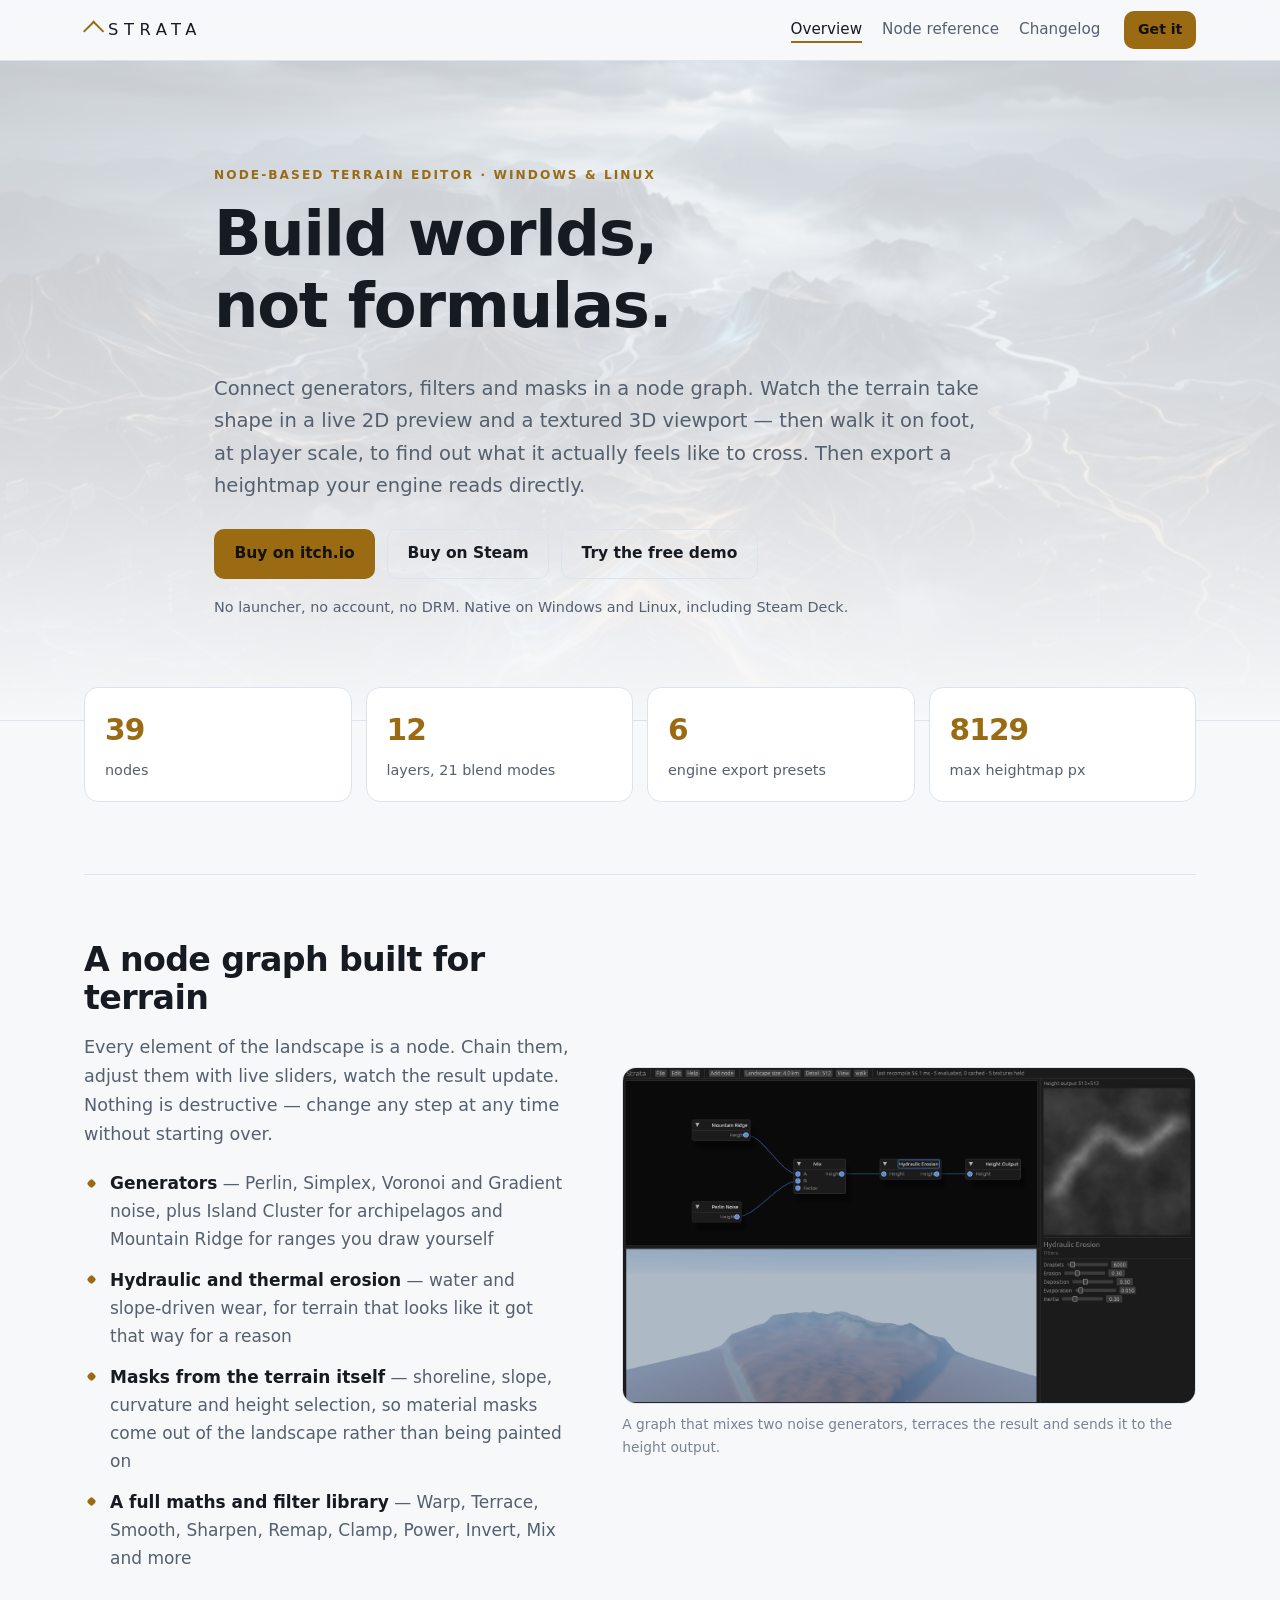
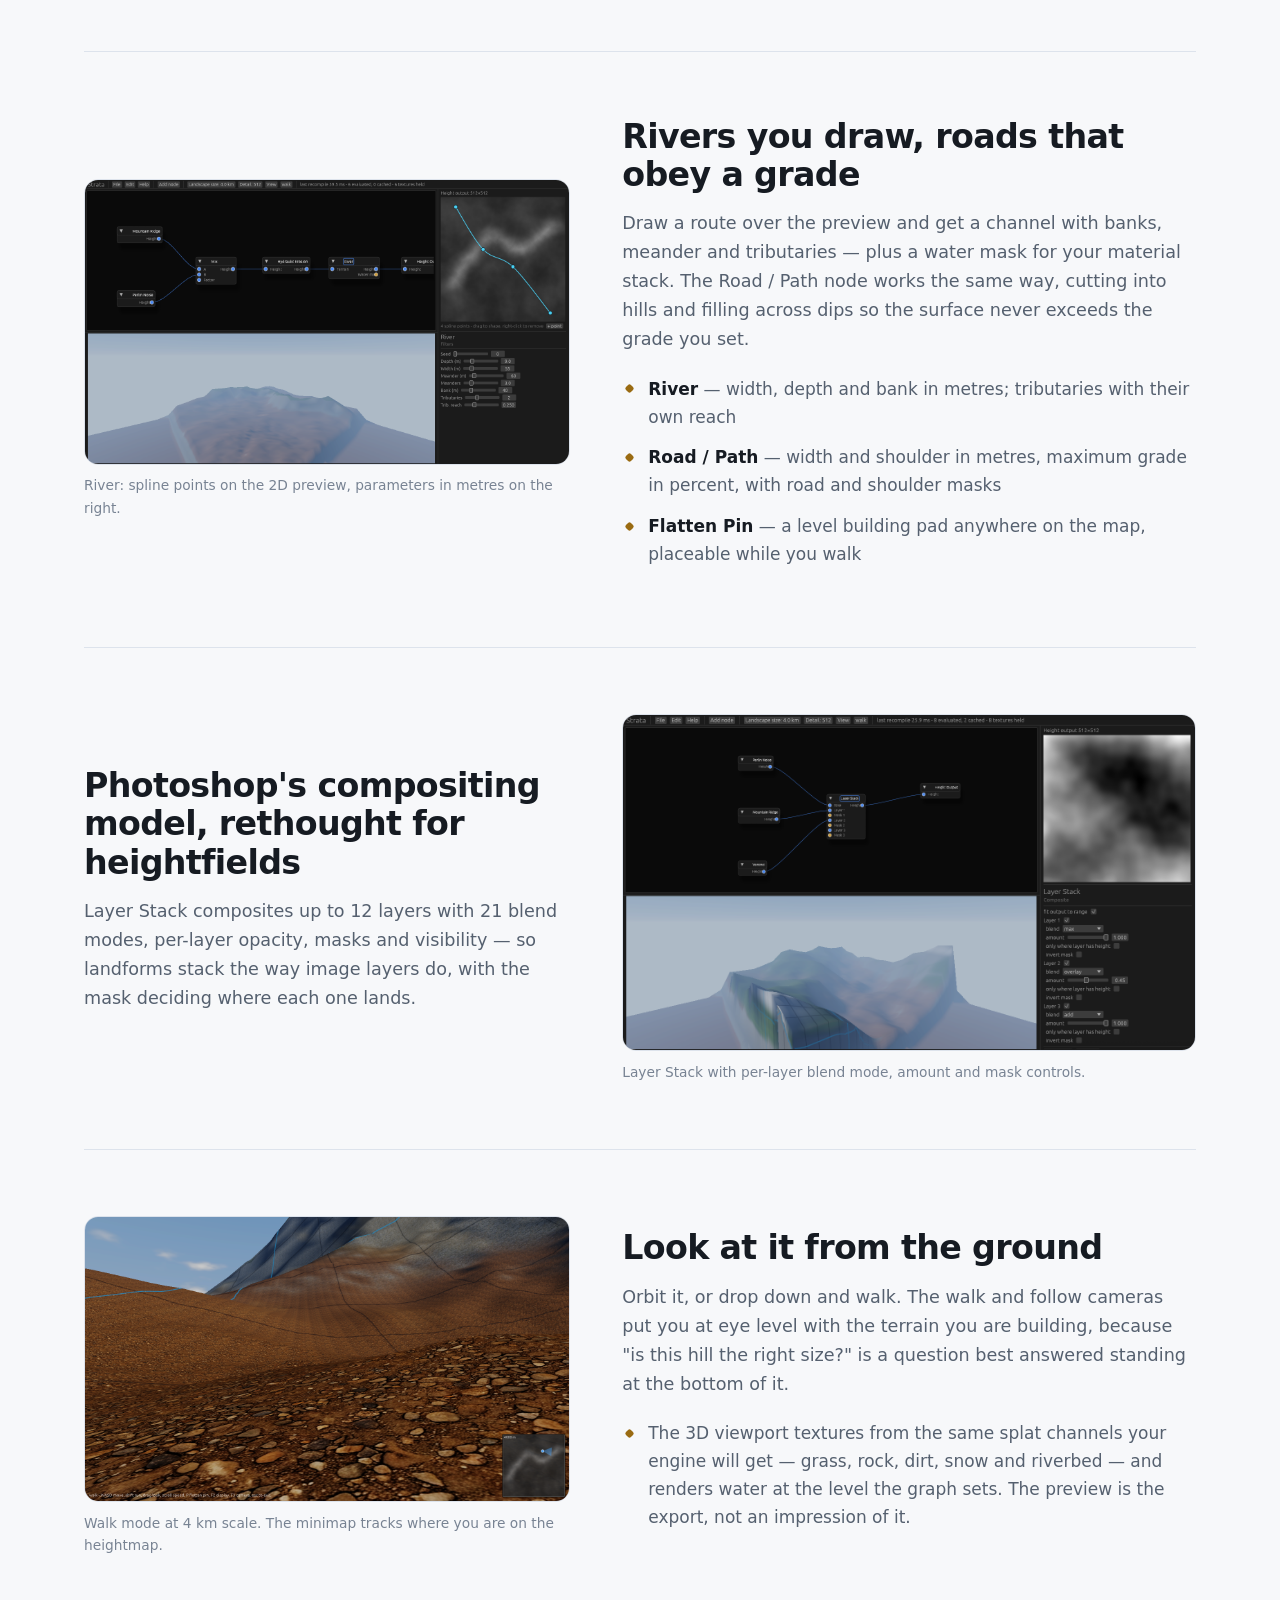
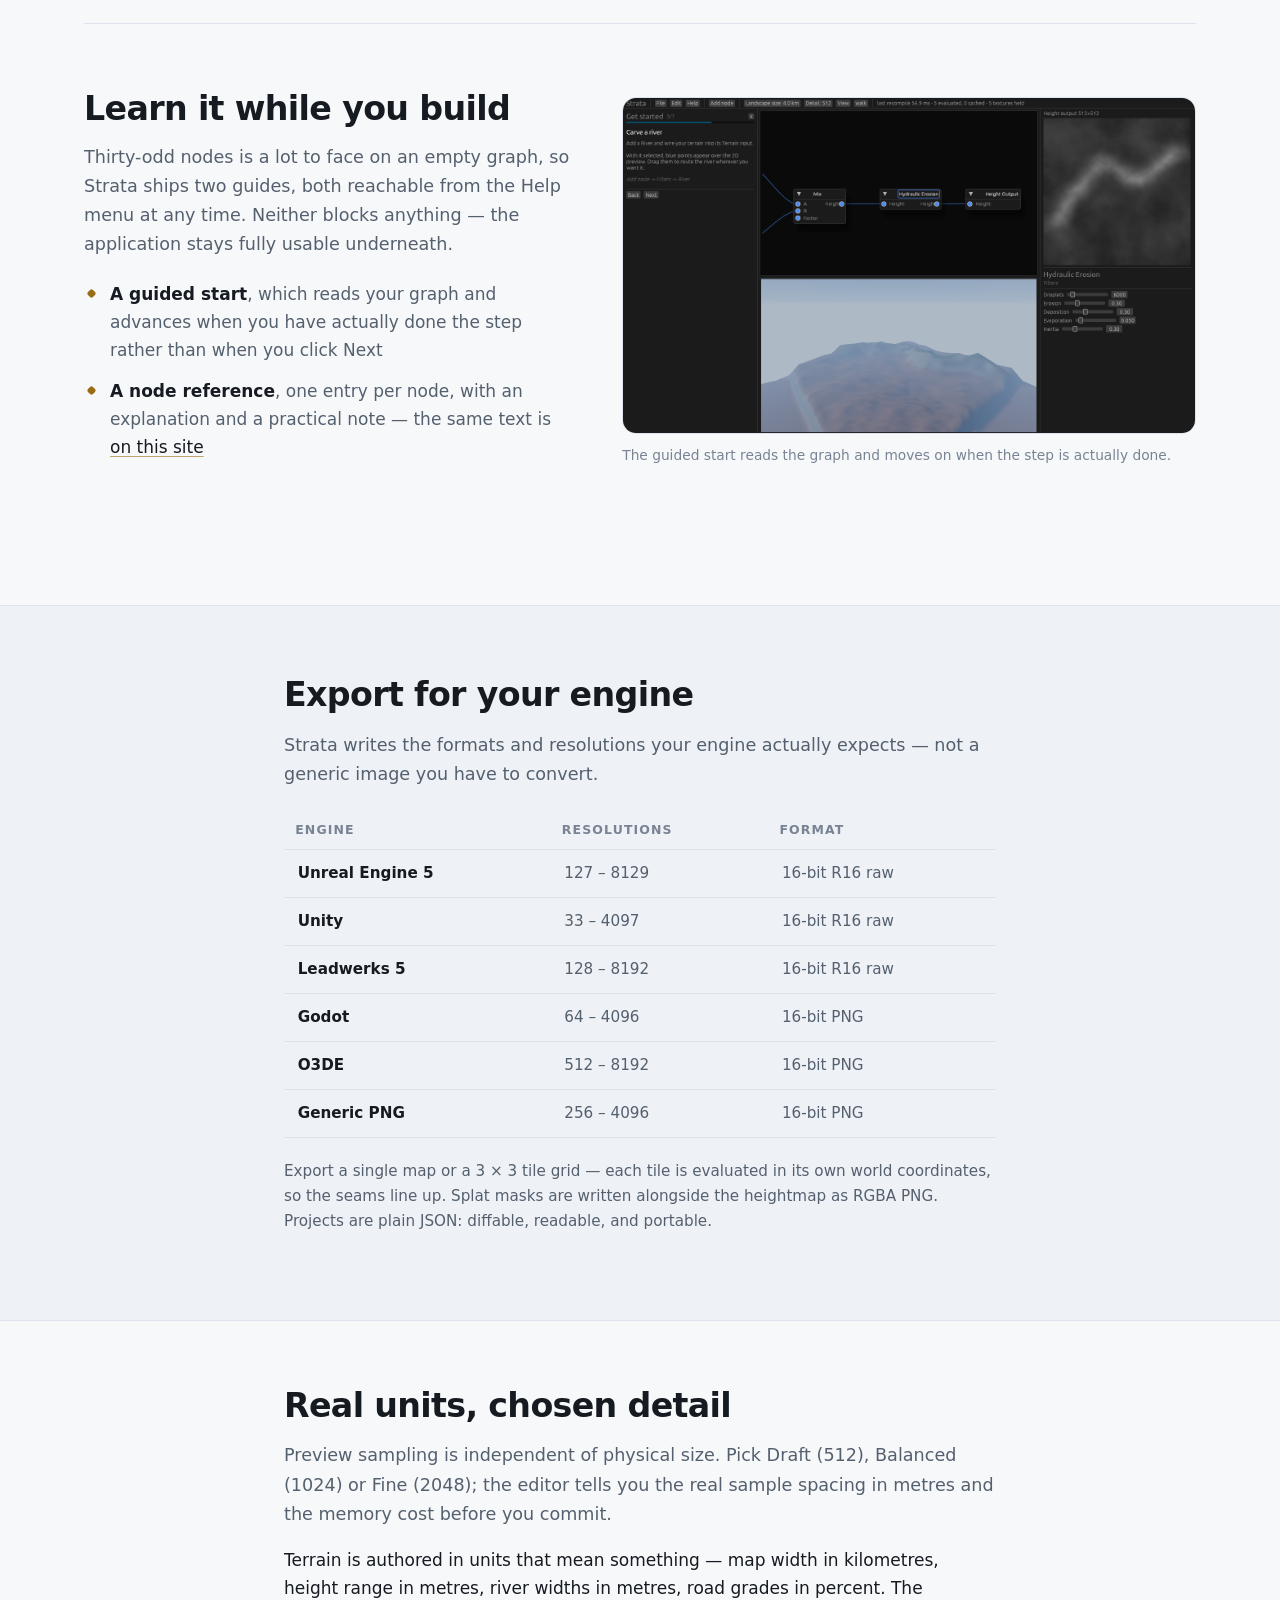
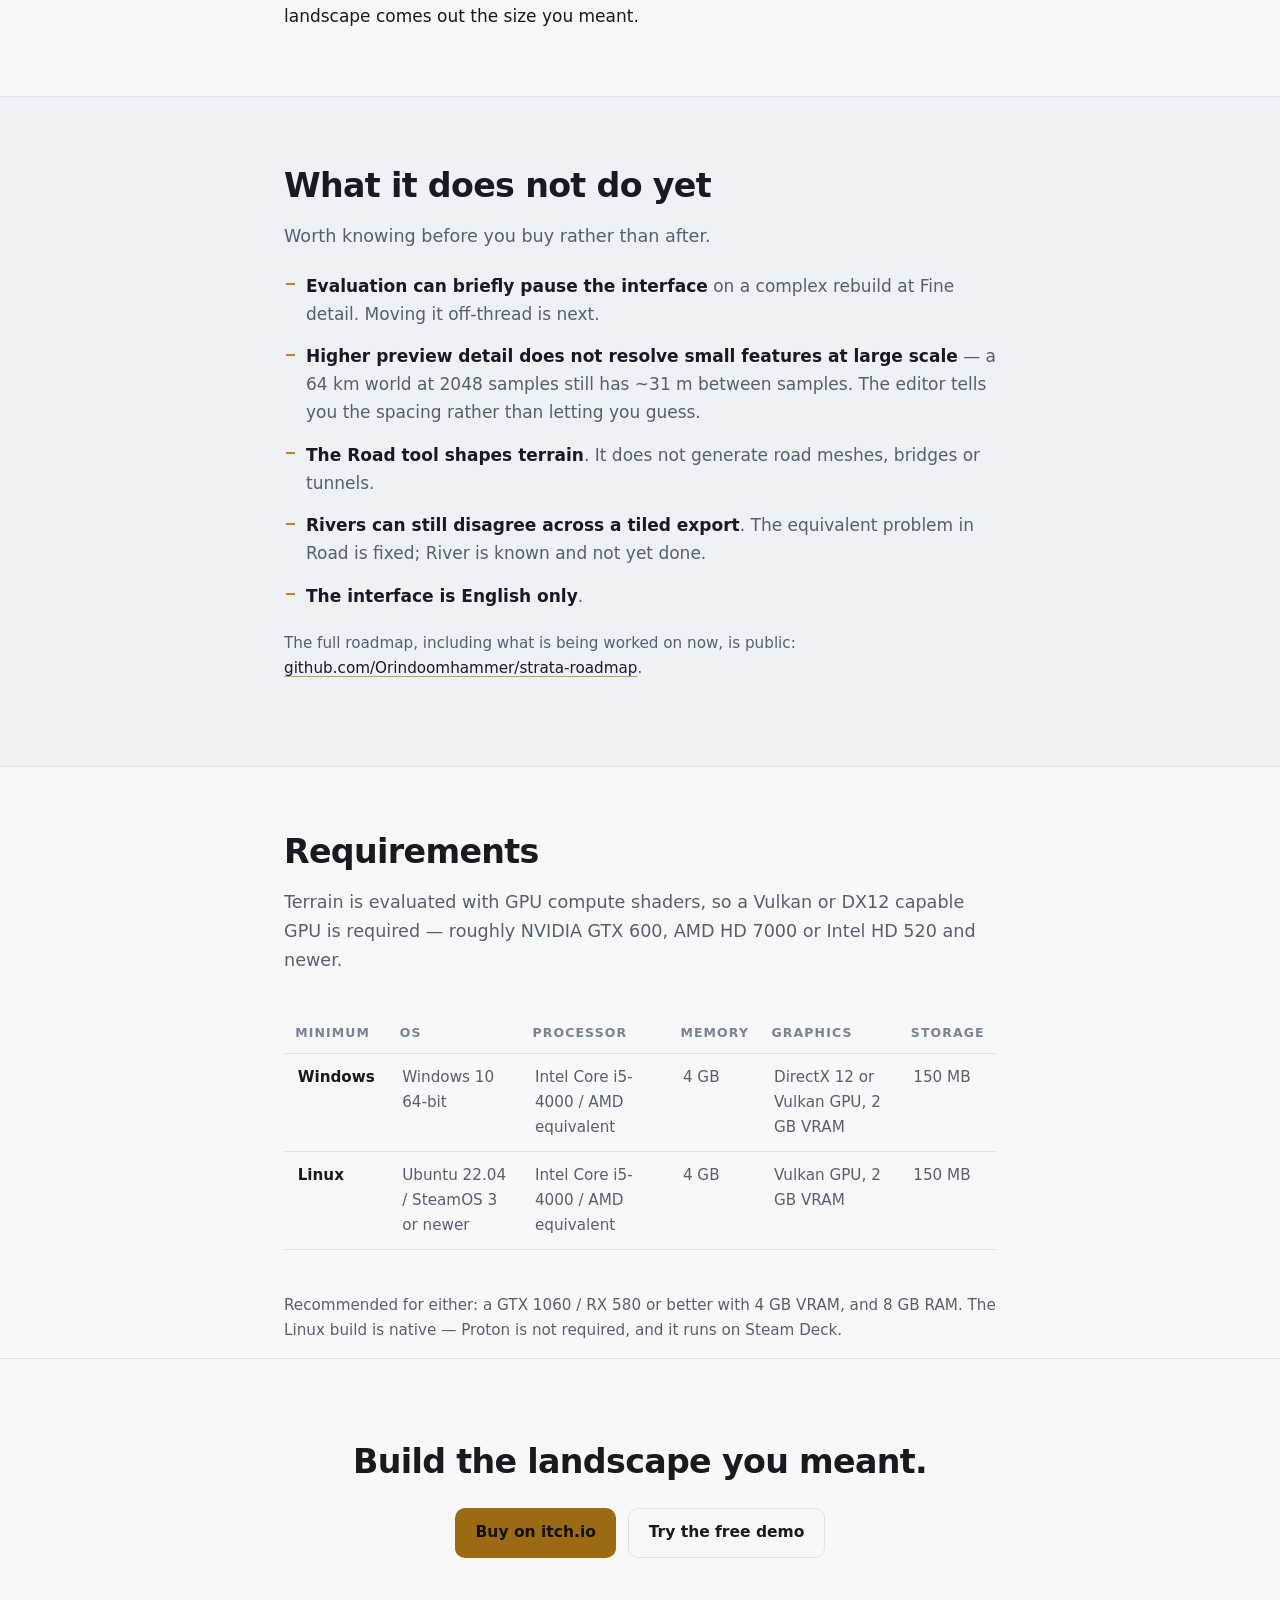
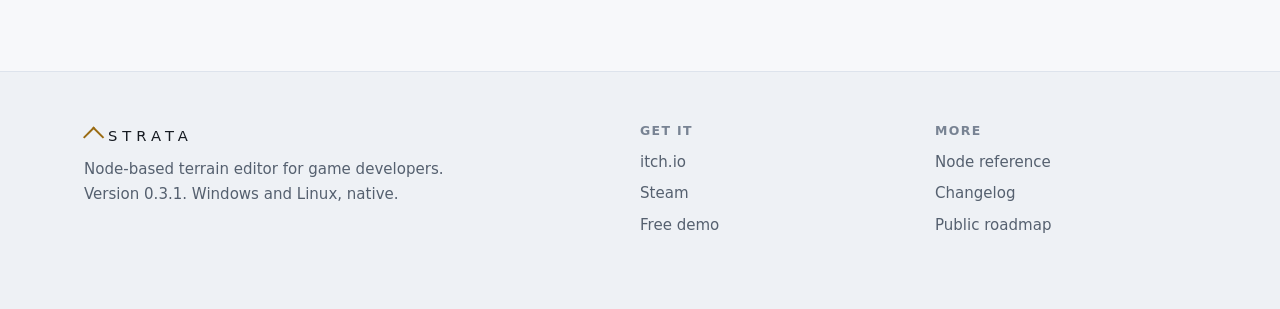
==== docs/index.html @ 1db7245a "Add the Strata website, served from docs/ Three pages — landing, node reference and changelog — plus" ====
<!doctype html>
<html lang="en">
<head>
<meta charset="utf-8">
<meta name="viewport" content="width=device-width, initial-scale=1">
<title>Strata — node-based terrain editor</title>
<meta name="description" content="Build landscapes from a node graph, erode them, carve rivers and roads, then walk the result at player scale before exporting to Unreal Engine 5, Unity, Godot, O3DE or Leadwerks.">
<meta property="og:title" content="Strata — node-based terrain editor">
<meta property="og:description" content="Build landscapes from a node graph, erode them, carve rivers and roads, then walk the result at player scale before exporting to Unreal Engine 5, Unity, Godot, O3DE or Leadwerks.">
<meta property="og:image" content="img/keyart.jpg">
<meta property="og:type" content="website">
<link rel="stylesheet" href="css/site.css">

</head>
<body>
<header class="top">
  <div class="wrap topbar">
    <a class="brand" href="index.html"><span class="chev"></span>STRATA</a>
    <nav><a href="index.html" class=on>Overview</a><a href="nodes.html">Node reference</a><a href="changelog.html">Changelog</a></nav>
    <a class="btn small" href="https://orindoomhammer.itch.io/strata" rel="noopener">Get it</a>
  </div>
</header>

<section class="hero">
  <div class="hero-bg" role="presentation"></div>
  <div class="wrap hero-in">
    <p class="kicker">Node-based terrain editor · Windows &amp; Linux</p>
    <h1>Build worlds,<br>not formulas.</h1>
    <p class="lead big">Connect generators, filters and masks in a node graph. Watch the terrain
    take shape in a live 2D preview and a textured 3D viewport — then walk it on foot, at player
    scale, to find out what it actually feels like to cross. Then export a heightmap your engine
    reads directly.</p>
    <p class="cta">
      <a class="btn" href="https://orindoomhammer.itch.io/strata" rel="noopener">Buy on itch.io</a>
      <a class="btn ghost" href="https://store.steampowered.com/app/4791200/" rel="noopener">Buy on Steam</a>
      <a class="btn ghost" href="https://store.steampowered.com/app/4865260/" rel="noopener">Try the free demo</a>
    </p>
    <p class="dim small">No launcher, no account, no DRM. Native on Windows and Linux, including Steam Deck.</p>
  </div>
</section>

<section class="wrap stats">
  <div><b>39</b><span>nodes</span></div>
  <div><b>12</b><span>layers, 21 blend modes</span></div>
  <div><b>6</b><span>engine export presets</span></div>
  <div><b>8129</b><span>max heightmap px</span></div>
</section>

<div class="wrap">

<section class="split">
  <div class="split-text">
    <h2>A node graph built for terrain</h2>
    <p class="lead">Every element of the landscape is a node. Chain them, adjust them with live sliders, watch the result update. Nothing is destructive — change any step at any time without starting over.</p>
    <ul class="ticks"><li><strong>Generators</strong> — Perlin, Simplex, Voronoi and Gradient noise, plus Island Cluster for archipelagos and Mountain Ridge for ranges you draw yourself</li><li><strong>Hydraulic and thermal erosion</strong> — water and slope-driven wear, for terrain that looks like it got that way for a reason</li><li><strong>Masks from the terrain itself</strong> — shoreline, slope, curvature and height selection, so material masks come out of the landscape rather than being painted on</li><li><strong>A full maths and filter library</strong> — Warp, Terrace, Smooth, Sharpen, Remap, Clamp, Power, Invert, Mix and more</li></ul>
  </div>
  <figure class="shot"><img src="img/graph.png" alt="The Strata node graph with noise, mix and terrace nodes wired to a height output" loading="lazy"><figcaption>A graph that mixes two noise generators, terraces the result and sends it to the height output.</figcaption></figure>
</section>

<section class="split flip">
  <div class="split-text">
    <h2>Rivers you draw, roads that obey a grade</h2>
    <p class="lead">Draw a route over the preview and get a channel with banks, meander and tributaries — plus a water mask for your material stack. The Road / Path node works the same way, cutting into hills and filling across dips so the surface never exceeds the grade you set.</p>
    <ul class="ticks"><li><strong>River</strong> — width, depth and bank in metres; tributaries with their own reach</li><li><strong>Road / Path</strong> — width and shoulder in metres, maximum grade in percent, with road and shoulder masks</li><li><strong>Flatten Pin</strong> — a level building pad anywhere on the map, placeable while you walk</li></ul>
  </div>
  <figure class="shot"><img src="img/river.png" alt="The River node selected, its spline drawn over the 2D preview, inspector open" loading="lazy"><figcaption>River: spline points on the 2D preview, parameters in metres on the right.</figcaption></figure>
</section>

<section class="split">
  <div class="split-text">
    <h2>Photoshop&#x27;s compositing model, rethought for heightfields</h2>
    <p class="lead">Layer Stack composites up to 12 layers with 21 blend modes, per-layer opacity, masks and visibility — so landforms stack the way image layers do, with the mask deciding where each one lands.</p>
    
  </div>
  <figure class="shot"><img src="img/layers.png" alt="The Layer Stack node showing blend modes and per-layer controls" loading="lazy"><figcaption>Layer Stack with per-layer blend mode, amount and mask controls.</figcaption></figure>
</section>

<section class="split flip">
  <div class="split-text">
    <h2>Look at it from the ground</h2>
    <p class="lead">Orbit it, or drop down and walk. The walk and follow cameras put you at eye level with the terrain you are building, because &quot;is this hill the right size?&quot; is a question best answered standing at the bottom of it.</p>
    <ul class="ticks"><li>The 3D viewport textures from the same splat channels your engine will get — grass, rock, dirt, snow and riverbed — and renders water at the level the graph sets. The preview is the export, not an impression of it.</li></ul>
  </div>
  <figure class="shot"><img src="img/walk-river.png" alt="Ground-level view of a riverbed with gravel and rock, walking HUD visible" loading="lazy"><figcaption>Walk mode at 4 km scale. The minimap tracks where you are on the heightmap.</figcaption></figure>
</section>

<section class="split">
  <div class="split-text">
    <h2>Learn it while you build</h2>
    <p class="lead">Thirty-odd nodes is a lot to face on an empty graph, so Strata ships two guides, both reachable from the Help menu at any time. Neither blocks anything — the application stays fully usable underneath.</p>
    <ul class="ticks"><li><strong>A guided start</strong>, which reads your graph and advances when you have actually done the step rather than when you click Next</li><li><strong>A node reference</strong>, one entry per node, with an explanation and a practical note — the same text is <a href="nodes.html">on this site</a></li></ul>
  </div>
  <figure class="shot"><img src="img/guided.png" alt="The guided start panel open beside the node graph" loading="lazy"><figcaption>The guided start reads the graph and moves on when the step is actually done.</figcaption></figure>
</section>
</div>


<section class="band" id="export">
  <div class="wrap narrow">
    <h2>Export for your engine</h2>
    <p class="lead">Strata writes the formats and resolutions your engine actually expects —
    not a generic image you have to convert.</p>
    <table class="data">
      <thead><tr><th scope="col">Engine</th><th scope="col">Resolutions</th><th scope="col">Format</th></tr></thead>
      <tbody><tr><th scope="row">Unreal Engine 5</th><td>127 – 8129</td><td>16-bit R16 raw</td></tr><tr><th scope="row">Unity</th><td>33 – 4097</td><td>16-bit R16 raw</td></tr><tr><th scope="row">Leadwerks 5</th><td>128 – 8192</td><td>16-bit R16 raw</td></tr><tr><th scope="row">Godot</th><td>64 – 4096</td><td>16-bit PNG</td></tr><tr><th scope="row">O3DE</th><td>512 – 8192</td><td>16-bit PNG</td></tr><tr><th scope="row">Generic PNG</th><td>256 – 4096</td><td>16-bit PNG</td></tr></tbody>
    </table>
    <p class="note">Export a single map or a 3 × 3 tile grid — each tile is evaluated in its own
    world coordinates, so the seams line up. Splat masks are written alongside the heightmap
    as RGBA PNG. Projects are plain JSON: diffable, readable, and portable.</p>
  </div>
</section>

<section class="wrap narrow" id="units">
  <h2>Real units, chosen detail</h2>
  <p class="lead">Preview sampling is independent of physical size. Pick Draft (512), Balanced
  (1024) or Fine (2048); the editor tells you the real sample spacing in metres and the memory
  cost before you commit.</p>
  <p>Terrain is authored in units that mean something — map width in kilometres, height range in
  metres, river widths in metres, road grades in percent. The landscape comes out the size you meant.</p>
</section>

<section class="band" id="honest">
  <div class="wrap narrow">
    <h2>What it does not do yet</h2>
    <p class="lead">Worth knowing before you buy rather than after.</p>
    <ul class="plain"><li><strong>Evaluation can briefly pause the interface</strong> on a complex rebuild at Fine detail. Moving it off-thread is next.</li><li><strong>Higher preview detail does not resolve small features at large scale</strong> — a 64 km world at 2048 samples still has ~31 m between samples. The editor tells you the spacing rather than letting you guess.</li><li><strong>The Road tool shapes terrain</strong>. It does not generate road meshes, bridges or tunnels.</li><li><strong>Rivers can still disagree across a tiled export</strong>. The equivalent problem in Road is fixed; River is known and not yet done.</li><li><strong>The interface is English only</strong>.</li></ul>
    <p class="note">The full roadmap, including what is being worked on now, is public:
    <a href="https://github.com/Orindoomhammer/strata-roadmap" rel="noopener">github.com/Orindoomhammer/strata-roadmap</a>.</p>
  </div>
</section>

<section class="wrap narrow" id="requirements">
  <h2>Requirements</h2>
  <p class="lead">Terrain is evaluated with GPU compute shaders, so a Vulkan or DX12 capable GPU is
  required — roughly NVIDIA GTX 600, AMD HD 7000 or Intel HD 520 and newer.</p>
  <div class="scroll">
  <table class="data">
    <thead><tr><th scope="col">Minimum</th><th scope="col">OS</th><th scope="col">Processor</th>
    <th scope="col">Memory</th><th scope="col">Graphics</th><th scope="col">Storage</th></tr></thead>
    <tbody><tr><th scope="row">Windows</th><td>Windows 10 64-bit</td><td>Intel Core i5-4000 / AMD equivalent</td><td>4 GB</td><td>DirectX 12 or Vulkan GPU, 2 GB VRAM</td><td>150 MB</td></tr><tr><th scope="row">Linux</th><td>Ubuntu 22.04 / SteamOS 3 or newer</td><td>Intel Core i5-4000 / AMD equivalent</td><td>4 GB</td><td>Vulkan GPU, 2 GB VRAM</td><td>150 MB</td></tr></tbody>
  </table>
  </div>
  <p class="note">Recommended for either: a GTX 1060 / RX 580 or better with 4 GB VRAM, and 8 GB RAM.
  The Linux build is native — Proton is not required, and it runs on Steam Deck.</p>
</section>

<section class="closer">
  <div class="wrap narrow">
    <h2>Build the landscape you meant.</h2>
    <p class="cta">
      <a class="btn" href="https://orindoomhammer.itch.io/strata" rel="noopener">Buy on itch.io</a>
      <a class="btn ghost" href="https://store.steampowered.com/app/4865260/" rel="noopener">Try the free demo</a>
    </p>
  </div>
</section>

<footer class="foot">
  <div class="wrap footgrid">
    <div>
      <p class="brand small"><span class="chev"></span>STRATA</p>
      <p class="dim">Node-based terrain editor for game developers.<br>
      Version 0.3.1. Windows and Linux, native.</p>
    </div>
    <div>
      <h4>Get it</h4>
      <p><a href="https://orindoomhammer.itch.io/strata" rel="noopener">itch.io</a></p>
      <p><a href="https://store.steampowered.com/app/4791200/" rel="noopener">Steam</a></p>
      <p><a href="https://store.steampowered.com/app/4865260/" rel="noopener">Free demo</a></p>
    </div>
    <div>
      <h4>More</h4>
      <p><a href="nodes.html">Node reference</a></p>
      <p><a href="changelog.html">Changelog</a></p>
      <p><a href="https://github.com/Orindoomhammer/strata-roadmap" rel="noopener">Public roadmap</a></p>
    </div>
  </div>
</footer>

</body>
</html>
---- docs/css/site.css ----
:root{
  --bg:#0b0e13; --bg2:#10141b; --surface:#151a23; --surface2:#1b212c;
  --line:#242c39; --ink:#e9edf3; --ink2:#9aa6b8; --ink3:#6f7c90;
  --gold:#ffc161; --gold-dim:#c99340; --blue:#4a8af4; --green:#60c060;
  --radius:14px; --maxw:1160px;
  --sans:ui-sans-serif,system-ui,-apple-system,"Segoe UI",Roboto,"Helvetica Neue",Arial,sans-serif;
  --mono:ui-monospace,SFMono-Regular,Menlo,Consolas,"Liberation Mono",monospace;
  color-scheme:dark;
}
@media (prefers-color-scheme:light){
  :root{
    --bg:#f7f8fa; --bg2:#eef1f5; --surface:#ffffff; --surface2:#f2f5f9;
    --line:#dde3ec; --ink:#161b22; --ink2:#55606f; --ink3:#788393;
    --gold:#9a6b12; --gold-dim:#b8842a; --blue:#1f5fd0; --green:#2f7d32;
    color-scheme:light;
  }
}
*{box-sizing:border-box}
html{-webkit-text-size-adjust:100%}
body{
  margin:0; background:var(--bg); color:var(--ink);
  font-family:var(--sans); font-size:17px; line-height:1.65;
  -webkit-font-smoothing:antialiased;
}
img{max-width:100%; height:auto; display:block}
a{color:var(--ink); text-decoration-color:color-mix(in oklab,var(--gold) 60%,transparent);
  text-underline-offset:3px}
a:hover{color:var(--gold)}
code{font-family:var(--mono); font-size:.86em;
  background:var(--surface2); padding:.12em .4em; border-radius:5px; color:var(--ink2)}
h1,h2,h3,h4{line-height:1.15; letter-spacing:-.02em; margin:0 0 .5em}
h1{font-size:clamp(2.1rem,5.5vw,3.9rem); font-weight:700}
h2{font-size:clamp(1.5rem,2.6vw,2.1rem); font-weight:650}
h3{font-size:1.14rem; font-weight:650}
p{margin:0 0 1em}
.wrap{max-width:var(--maxw); margin:0 auto; padding:0 24px}
.narrow{max-width:760px}
.dim{color:var(--ink2)}
.small{font-size:.9rem}
.vh{position:absolute;width:1px;height:1px;overflow:hidden;clip:rect(0 0 0 0);white-space:nowrap}

/* header */
.top{position:sticky; top:0; z-index:20; backdrop-filter:blur(10px);
  background:color-mix(in oklab,var(--bg) 82%,transparent); border-bottom:1px solid var(--line)}
.topbar{display:flex; align-items:center; gap:20px; height:60px}
.brand{display:flex; align-items:center; gap:9px; font-weight:300; letter-spacing:.34em;
  font-size:1.02rem; text-decoration:none; color:var(--ink)}
.brand.small{font-size:.92rem; margin-bottom:.6em}
.chev{width:15px; height:15px; border-top:2.5px solid var(--gold);
  border-right:2.5px solid var(--gold); transform:rotate(-45deg) translate(1px,2px); display:inline-block}
.top nav{display:flex; gap:20px; margin-left:auto; flex-wrap:wrap}
.top nav a{font-size:.95rem; color:var(--ink2); text-decoration:none}
.top nav a:hover,.top nav a.on{color:var(--ink)}
.top nav a.on{box-shadow:inset 0 -2px 0 var(--gold)}

/* buttons */
.btn{display:inline-block; background:var(--gold); color:#14100a; font-weight:620;
  padding:.72em 1.25em; border-radius:10px; text-decoration:none; border:1px solid transparent;
  font-size:.97rem; transition:transform .12s ease, filter .12s ease}
.btn:hover{filter:brightness(1.07); color:#14100a; transform:translateY(-1px)}
.btn.ghost{background:transparent; color:var(--ink); border-color:var(--line)}
.btn.ghost:hover{border-color:var(--gold); color:var(--gold)}
.btn.small{padding:.45em .9em; font-size:.88rem; margin-left:4px}
.cta{display:flex; flex-wrap:wrap; gap:12px; margin:1.6em 0 1em}

/* hero */
.hero{position:relative; overflow:hidden; border-bottom:1px solid var(--line)}
.hero-bg{position:absolute; inset:0; background:url(../img/keyart.jpg) center 38%/cover no-repeat;
  opacity:.5}
.hero-bg::after{content:""; position:absolute; inset:0;
  background:linear-gradient(180deg,
    color-mix(in oklab,var(--bg) 55%,transparent) 0%,
    color-mix(in oklab,var(--bg) 72%,transparent) 55%,
    var(--bg) 100%)}
.hero-in{position:relative; padding:104px 24px 86px; max-width:900px}
.kicker{text-transform:uppercase; letter-spacing:.17em; font-size:.76rem; color:var(--gold);
  margin-bottom:1.1em; font-weight:600}
.lead{font-size:1.1rem; color:var(--ink2)}
.lead.big{font-size:1.22rem; max-width:40em; color:var(--ink2)}

/* stats */
.stats{display:grid; grid-template-columns:repeat(auto-fit,minmax(170px,1fr)); gap:14px;
  margin:-34px auto 72px; position:relative; z-index:2}
.stats>div{background:var(--surface); border:1px solid var(--line); border-radius:var(--radius);
  padding:18px 20px}
.stats b{display:block; font-size:1.85rem; font-weight:680; letter-spacing:-.03em; color:var(--gold)}
.stats span{font-size:.9rem; color:var(--ink2)}

/* split sections */
.split{display:grid; grid-template-columns:1fr 1.18fr; gap:52px; align-items:center;
  padding:66px 0; border-top:1px solid var(--line)}
.split.flip .split-text{order:2}
.split h2{margin-bottom:.45em}
.ticks{list-style:none; padding:0; margin:1.2em 0 0}
.ticks li{position:relative; padding-left:26px; margin-bottom:.75em; color:var(--ink2)}
.ticks li::before{content:""; position:absolute; left:4px; top:.62em; width:7px; height:7px;
  background:var(--gold); border-radius:2px; transform:rotate(45deg)}
.ticks strong{color:var(--ink); font-weight:620}
.shot{margin:0}
.shot img{border:1px solid var(--line); border-radius:var(--radius); background:var(--surface)}
.shot figcaption{font-size:.86rem; color:var(--ink3); margin-top:.7em}

/* bands */
.band{background:var(--bg2); border-top:1px solid var(--line); border-bottom:1px solid var(--line);
  padding:70px 0; margin-top:66px}
.wrap.narrow>h2,.band h2{margin-top:0}
section.wrap.narrow{padding-top:66px; padding-bottom:0}
.note{font-size:.95rem; color:var(--ink2); margin-top:1.4em}
.plain{list-style:none; padding:0; margin:1.2em 0}
.plain li{padding-left:22px; position:relative; margin-bottom:.85em; color:var(--ink2)}
.plain li::before{content:""; position:absolute; left:2px; top:.68em; width:9px; height:2px;
  background:var(--gold-dim)}
.plain strong{color:var(--ink); font-weight:620}

/* tables */
.scroll{overflow-x:auto}
.data{width:100%; border-collapse:collapse; margin:1.4em 0; font-size:.95rem}
.data th,.data td{text-align:left; padding:.72em .9em; border-bottom:1px solid var(--line);
  vertical-align:top}
.data thead th{font-size:.78rem; text-transform:uppercase; letter-spacing:.09em;
  color:var(--ink3); font-weight:600; border-bottom-color:var(--line)}
.data tbody th{font-weight:620; color:var(--ink)}
.data td{color:var(--ink2)}

/* closer */
.closer{text-align:center; padding:84px 0 96px; border-top:1px solid var(--line)}
.closer .cta{justify-content:center}

/* page head */
.pagehead{padding:70px 0 10px; border-bottom:1px solid var(--line); background:var(--bg2)}
.pagehead h1{font-size:clamp(1.9rem,4vw,2.9rem)}

/* nodes */
.filters{position:sticky; top:60px; z-index:10; background:var(--bg);
  padding:20px 0 14px; border-bottom:1px solid var(--line); margin-bottom:28px}
.srch{display:block; margin-bottom:12px}
.srch input{width:100%; max-width:420px; font:inherit; font-size:.97rem; color:var(--ink);
  background:var(--surface); border:1px solid var(--line); border-radius:10px; padding:.6em .9em}
.srch input:focus{outline:2px solid var(--gold); outline-offset:1px}
.chips{display:flex; flex-wrap:wrap; gap:8px}
.chip{font:inherit; font-size:.86rem; color:var(--ink2); background:var(--surface);
  border:1px solid var(--line); border-radius:999px; padding:.34em .85em; cursor:pointer}
.chip:hover{color:var(--ink)}
.chip[aria-pressed=true]{background:var(--gold); color:#14100a; border-color:var(--gold);
  font-weight:600}
.cathead{font-size:.8rem; text-transform:uppercase; letter-spacing:.13em; color:var(--ink3);
  margin:34px 0 14px; font-weight:600}
.catgroup:first-child .cathead{margin-top:6px}
.nodegrid{padding-bottom:70px}
.node{background:var(--surface); border:1px solid var(--line); border-radius:var(--radius);
  padding:22px 24px; margin-bottom:14px}
.node-head{display:flex; align-items:center; gap:10px; flex-wrap:wrap; margin-bottom:12px}
.node-head h3{margin:0}
.tag{font-size:.72rem; text-transform:uppercase; letter-spacing:.09em; color:var(--ink3);
  border:1px solid var(--line); border-radius:999px; padding:.18em .6em}
.tag.term{border-color:var(--gold-dim); color:var(--gold)}
.nid{margin-left:auto; font-size:.78rem; color:var(--ink3); background:none; padding:0}
.pins{display:flex; flex-wrap:wrap; gap:6px; align-items:center; margin-bottom:8px}
.pinlab{font-size:.72rem; text-transform:uppercase; letter-spacing:.09em; color:var(--ink3);
  width:28px}
.pin{font-size:.8rem; color:var(--ink2); background:var(--surface2); border:1px solid var(--line);
  border-radius:7px; padding:.1em .55em; display:inline-flex; align-items:center; gap:6px}
.pin::before{content:""; width:8px; height:8px; border-radius:50%; background:var(--ink3)}
.pin.height::before{background:var(--blue)}
.pin.mask::before{background:#d0a040}
.pin.scalar::before{background:var(--green)}
.node-body{margin-top:14px}
.node-body p{color:var(--ink2); margin-bottom:.75em}
.tip{font-size:.92rem; color:var(--ink3); border-left:2px solid var(--gold-dim);
  padding-left:12px; margin-top:1em!important}
.params{margin:1.2em 0 0; font-size:.9rem; min-width:440px}
.node .scroll{margin-top:1.2em}
.params code{font-size:.84em}

/* changelog */
.prose{padding-top:52px; padding-bottom:80px}
.changelog h2{margin-top:2.2em; padding-top:1.2em; border-top:1px solid var(--line);
  display:flex; align-items:baseline; gap:14px; flex-wrap:wrap}
.changelog h2:first-of-type{border-top:0; margin-top:1em; padding-top:0}
.changelog h2 span{font-size:.86rem; font-weight:400; color:var(--ink3); letter-spacing:0}
.changelog h3{margin-top:1.8em; font-size:.8rem; text-transform:uppercase; letter-spacing:.13em;
  color:var(--gold)}

/* footer */
.foot{border-top:1px solid var(--line); background:var(--bg2); padding:52px 0 64px}
.footgrid{display:grid; grid-template-columns:2fr 1fr 1fr; gap:34px}
.foot h4{font-size:.78rem; text-transform:uppercase; letter-spacing:.11em; color:var(--ink3);
  margin-bottom:.9em}
.foot p{margin:0 0 .45em; font-size:.94rem}
.foot a{color:var(--ink2); text-decoration:none}
.foot a:hover{color:var(--gold)}

@media (max-width:880px){
  .split{grid-template-columns:1fr; gap:28px; padding:48px 0}
  .split.flip .split-text{order:0}
  .footgrid{grid-template-columns:1fr 1fr}
  .hero-in{padding:72px 24px 60px}
  .stats{margin-bottom:48px}
}
@media (max-width:560px){
  body{font-size:16px}
  /* two rows: brand + buy on top, nav beneath, so nothing collides */
  .topbar{height:auto; flex-wrap:wrap; padding:10px 0 0; gap:10px}
  .brand{letter-spacing:.26em; font-size:.95rem}
  .top nav{order:3; width:100%; margin-left:0; gap:18px;
    border-top:1px solid var(--line); padding:8px 0; margin-top:2px}
  .top nav a{font-size:.9rem}
  .btn.small{margin-left:auto}
  .btn{width:100%; text-align:center}
  .btn.small{width:auto}
  .cta{flex-direction:column}
  .footgrid{grid-template-columns:1fr}
  .filters{position:static}
}
@media (prefers-reduced-motion:reduce){
  *{transition:none!important}
}
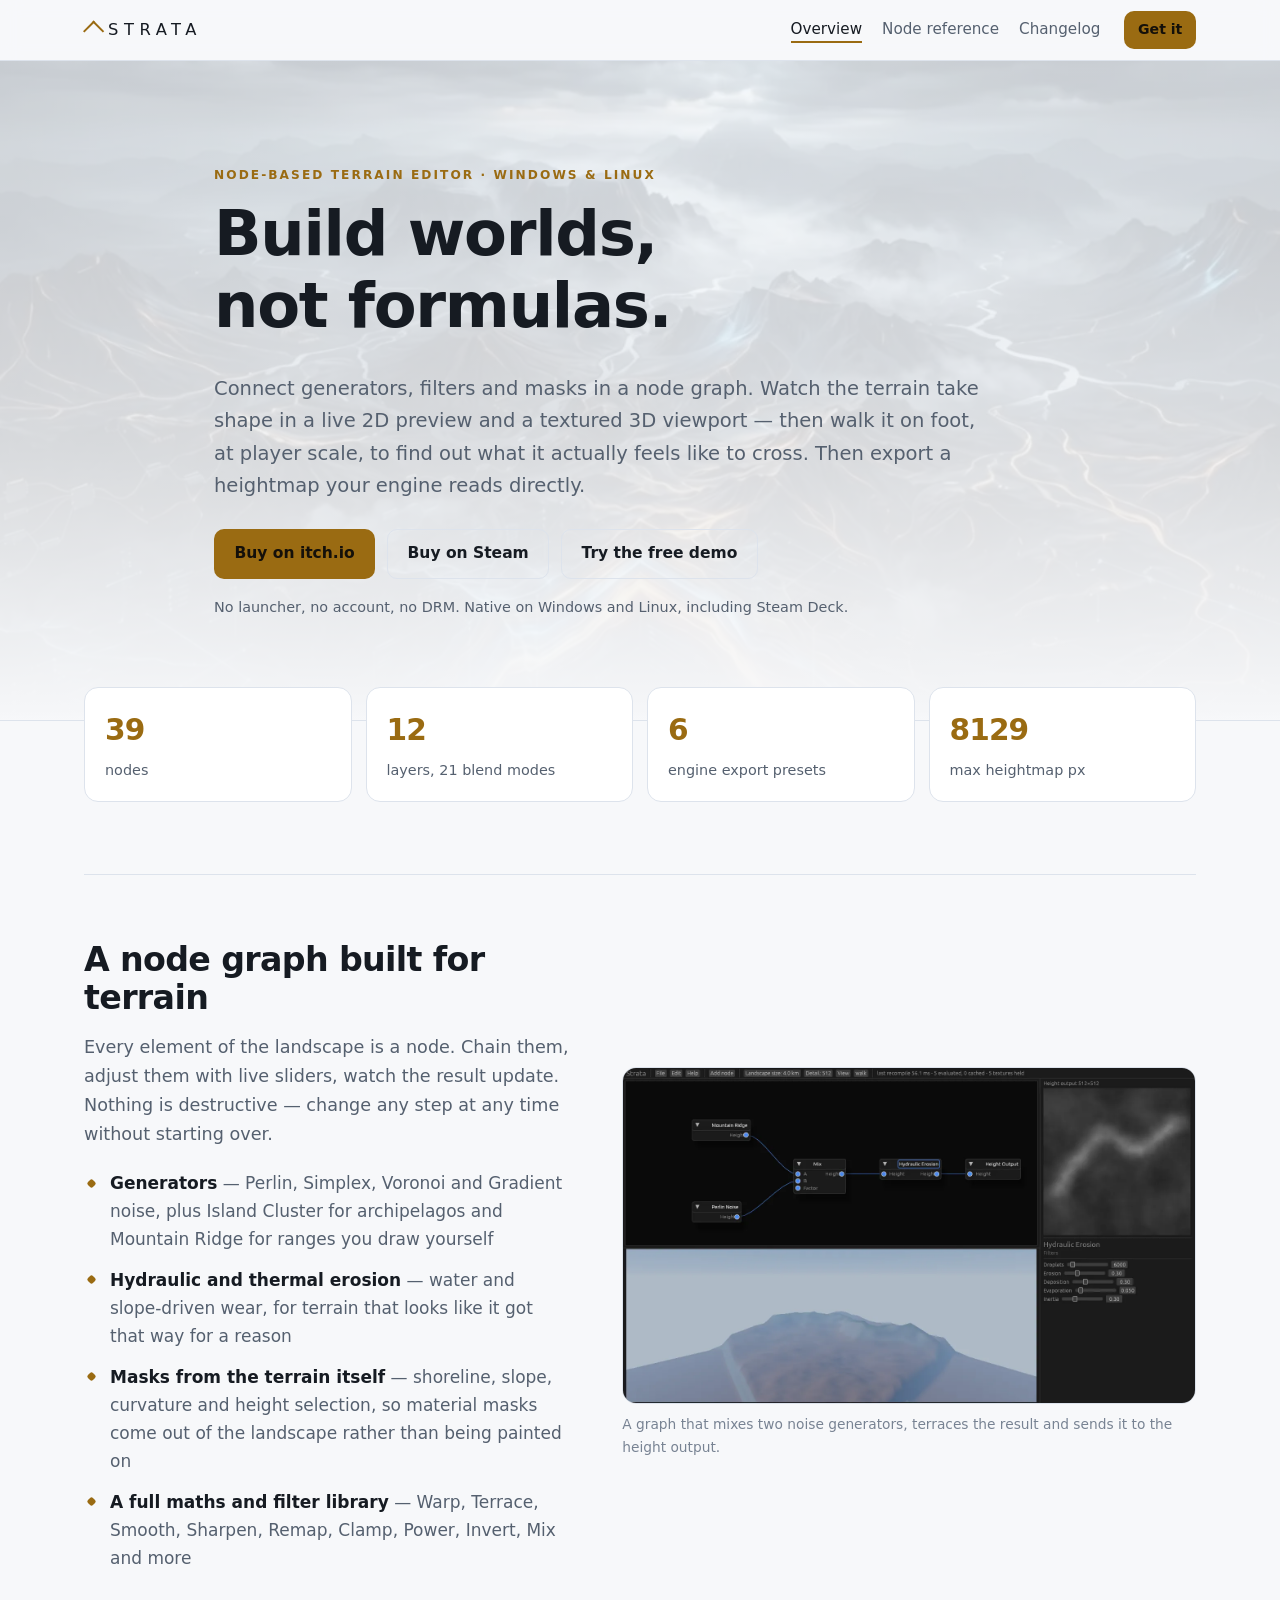
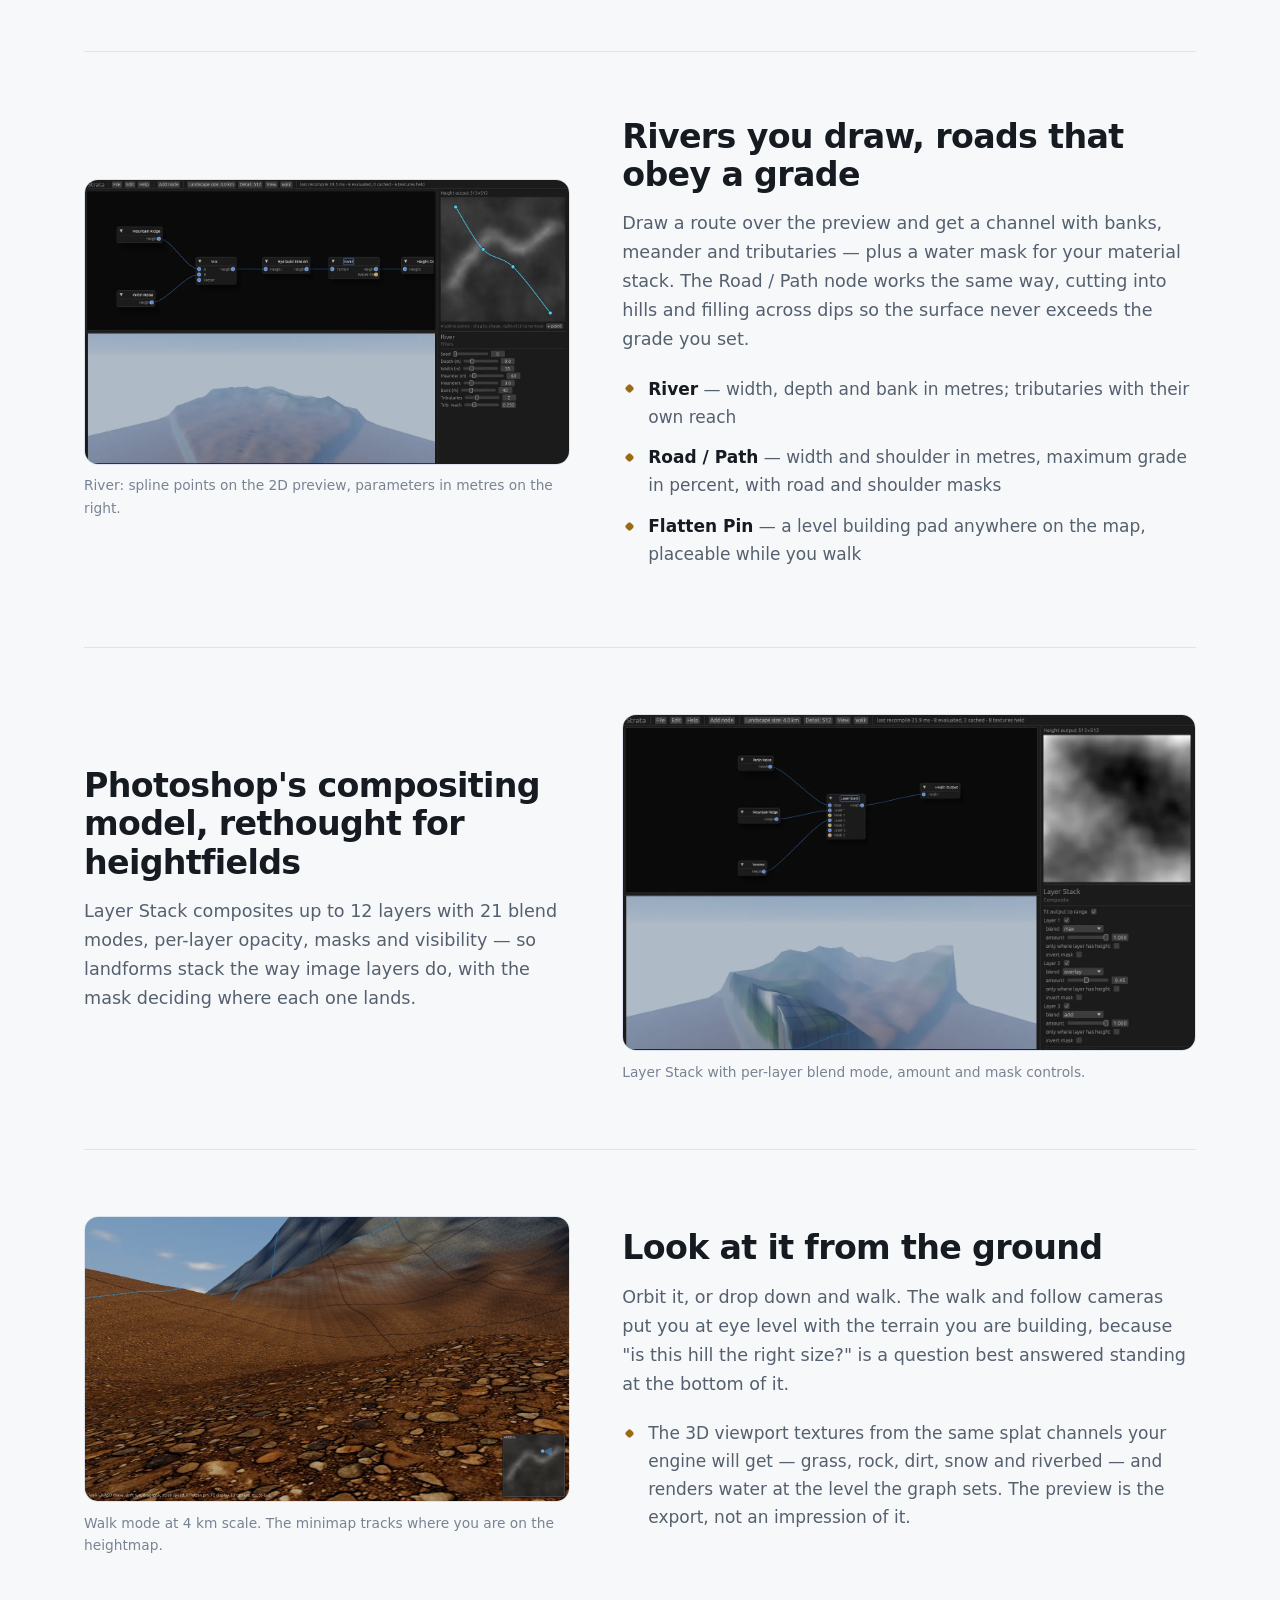
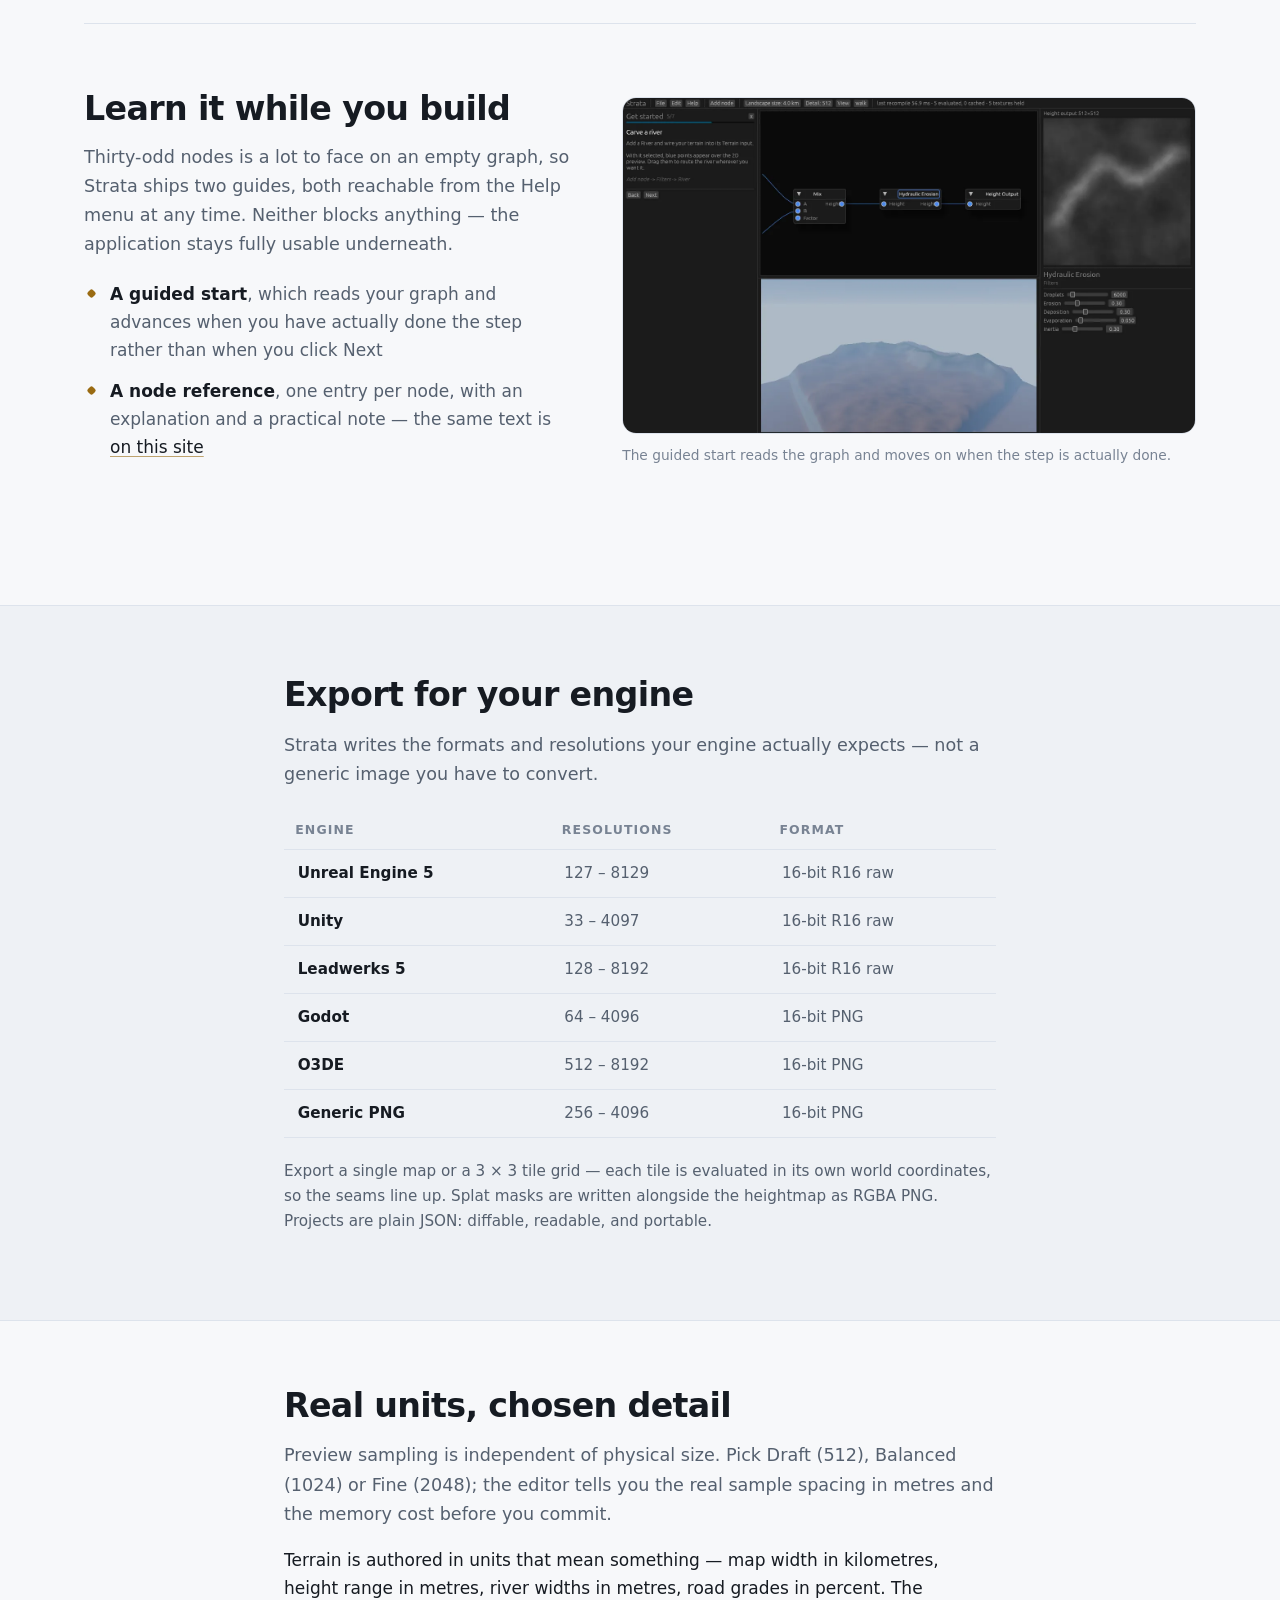
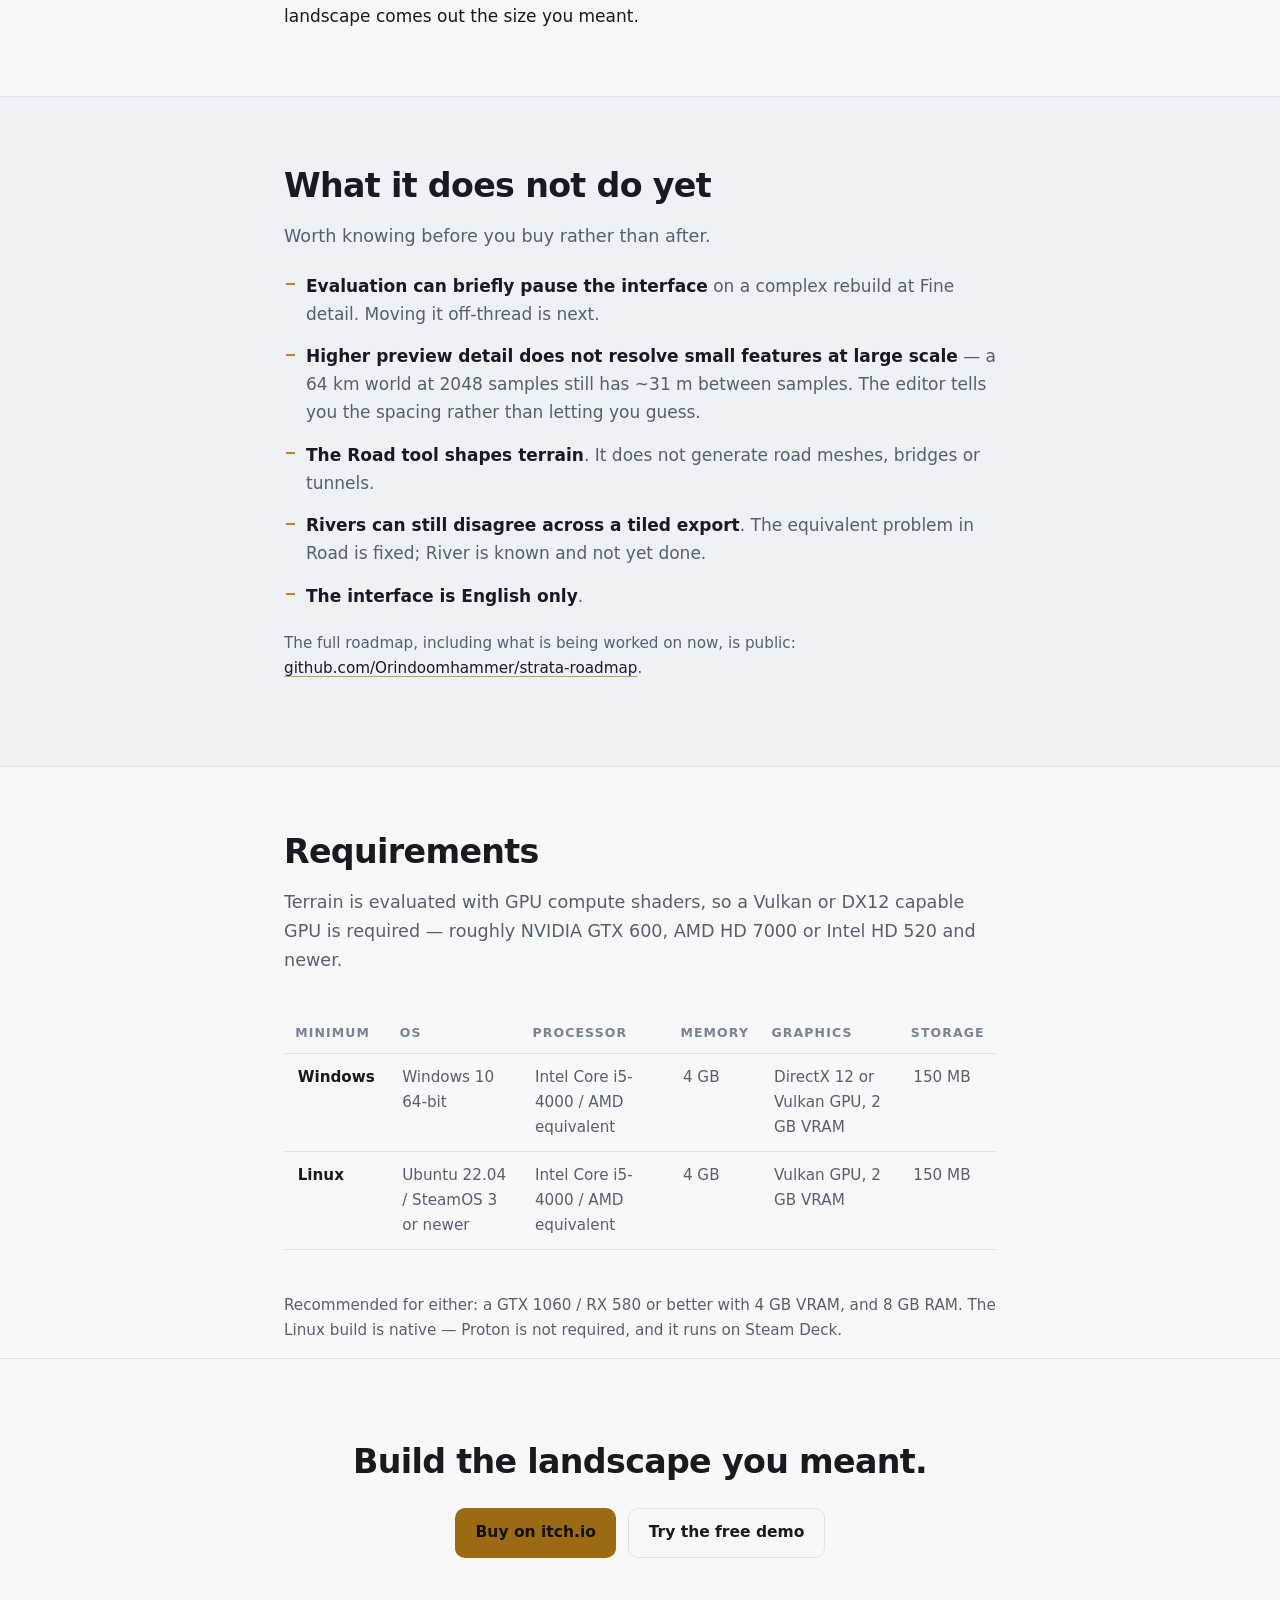
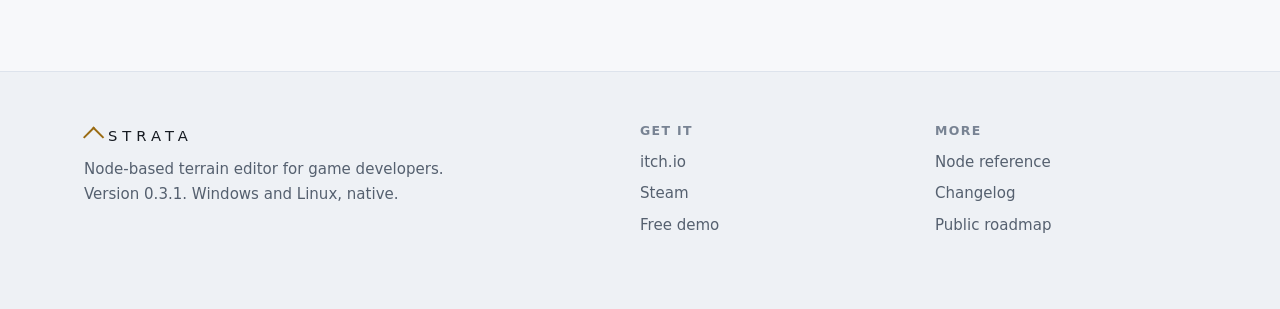
==== commit d423d8ca: "Get the site launch-ready: social cards, favicons, lighter images Four things that would have bitten" ====
--- a/docs/index.html
+++ b/docs/index.html
@@ -5,10 +5,24 @@
 <meta name="viewport" content="width=device-width, initial-scale=1">
 <title>Strata — node-based terrain editor</title>
 <meta name="description" content="Build landscapes from a node graph, erode them, carve rivers and roads, then walk the result at player scale before exporting to Unreal Engine 5, Unity, Godot, O3DE or Leadwerks.">
+<link rel="canonical" href="https://orindoomhammer.github.io/strata-roadmap/">
 <meta property="og:title" content="Strata — node-based terrain editor">
 <meta property="og:description" content="Build landscapes from a node graph, erode them, carve rivers and roads, then walk the result at player scale before exporting to Unreal Engine 5, Unity, Godot, O3DE or Leadwerks.">
-<meta property="og:image" content="img/keyart.jpg">
+<meta property="og:url" content="https://orindoomhammer.github.io/strata-roadmap/">
+<meta property="og:image" content="https://orindoomhammer.github.io/strata-roadmap/og.jpg">
+<meta property="og:image:width" content="1200">
+<meta property="og:image:height" content="630">
+<meta property="og:image:alt" content="Strata key art: a glowing node graph laid over a mountain range">
+<meta property="og:site_name" content="Strata">
 <meta property="og:type" content="website">
+<meta name="twitter:card" content="summary_large_image">
+<meta name="twitter:title" content="Strata — node-based terrain editor">
+<meta name="twitter:description" content="Build landscapes from a node graph, erode them, carve rivers and roads, then walk the result at player scale before exporting to Unreal Engine 5, Unity, Godot, O3DE or Leadwerks.">
+<meta name="twitter:image" content="https://orindoomhammer.github.io/strata-roadmap/og.jpg">
+<meta name="theme-color" content="#0b0e13">
+<link rel="icon" href="favicon.svg" type="image/svg+xml">
+<link rel="icon" href="favicon.png" sizes="32x32" type="image/png">
+<link rel="apple-touch-icon" href="apple-touch-icon.png">
 <link rel="stylesheet" href="css/site.css">
 
 </head>
@@ -33,7 +47,7 @@
     <p class="cta">
       <a class="btn" href="https://orindoomhammer.itch.io/strata" rel="noopener">Buy on itch.io</a>
       <a class="btn ghost" href="https://store.steampowered.com/app/4791200/" rel="noopener">Buy on Steam</a>
-      <a class="btn ghost" href="https://store.steampowered.com/app/4865260/" rel="noopener">Try the free demo</a>
+      <a class="btn ghost" href="https://store.steampowered.com/app/4791200/" rel="noopener">Try the free demo</a>
     </p>
     <p class="dim small">No launcher, no account, no DRM. Native on Windows and Linux, including Steam Deck.</p>
   </div>
@@ -54,7 +68,7 @@
     <p class="lead">Every element of the landscape is a node. Chain them, adjust them with live sliders, watch the result update. Nothing is destructive — change any step at any time without starting over.</p>
     <ul class="ticks"><li><strong>Generators</strong> — Perlin, Simplex, Voronoi and Gradient noise, plus Island Cluster for archipelagos and Mountain Ridge for ranges you draw yourself</li><li><strong>Hydraulic and thermal erosion</strong> — water and slope-driven wear, for terrain that looks like it got that way for a reason</li><li><strong>Masks from the terrain itself</strong> — shoreline, slope, curvature and height selection, so material masks come out of the landscape rather than being painted on</li><li><strong>A full maths and filter library</strong> — Warp, Terrace, Smooth, Sharpen, Remap, Clamp, Power, Invert, Mix and more</li></ul>
   </div>
-  <figure class="shot"><img src="img/graph.png" alt="The Strata node graph with noise, mix and terrace nodes wired to a height output" loading="lazy"><figcaption>A graph that mixes two noise generators, terraces the result and sends it to the height output.</figcaption></figure>
+  <figure class="shot"><img src="img/graph.webp" alt="The Strata node graph with noise, mix and terrace nodes wired to a height output" width="1400" height="820" loading="lazy" decoding="async"><figcaption>A graph that mixes two noise generators, terraces the result and sends it to the height output.</figcaption></figure>
 </section>
 
 <section class="split flip">
@@ -63,7 +77,7 @@
     <p class="lead">Draw a route over the preview and get a channel with banks, meander and tributaries — plus a water mask for your material stack. The Road / Path node works the same way, cutting into hills and filling across dips so the surface never exceeds the grade you set.</p>
     <ul class="ticks"><li><strong>River</strong> — width, depth and bank in metres; tributaries with their own reach</li><li><strong>Road / Path</strong> — width and shoulder in metres, maximum grade in percent, with road and shoulder masks</li><li><strong>Flatten Pin</strong> — a level building pad anywhere on the map, placeable while you walk</li></ul>
   </div>
-  <figure class="shot"><img src="img/river.png" alt="The River node selected, its spline drawn over the 2D preview, inspector open" loading="lazy"><figcaption>River: spline points on the 2D preview, parameters in metres on the right.</figcaption></figure>
+  <figure class="shot"><img src="img/river.webp" alt="The River node selected, its spline drawn over the 2D preview, inspector open" width="1400" height="820" loading="lazy" decoding="async"><figcaption>River: spline points on the 2D preview, parameters in metres on the right.</figcaption></figure>
 </section>
 
 <section class="split">
@@ -72,7 +86,7 @@
     <p class="lead">Layer Stack composites up to 12 layers with 21 blend modes, per-layer opacity, masks and visibility — so landforms stack the way image layers do, with the mask deciding where each one lands.</p>
     
   </div>
-  <figure class="shot"><img src="img/layers.png" alt="The Layer Stack node showing blend modes and per-layer controls" loading="lazy"><figcaption>Layer Stack with per-layer blend mode, amount and mask controls.</figcaption></figure>
+  <figure class="shot"><img src="img/layers.webp" alt="The Layer Stack node showing blend modes and per-layer controls" width="1400" height="820" loading="lazy" decoding="async"><figcaption>Layer Stack with per-layer blend mode, amount and mask controls.</figcaption></figure>
 </section>
 
 <section class="split flip">
@@ -81,7 +95,7 @@
     <p class="lead">Orbit it, or drop down and walk. The walk and follow cameras put you at eye level with the terrain you are building, because &quot;is this hill the right size?&quot; is a question best answered standing at the bottom of it.</p>
     <ul class="ticks"><li>The 3D viewport textures from the same splat channels your engine will get — grass, rock, dirt, snow and riverbed — and renders water at the level the graph sets. The preview is the export, not an impression of it.</li></ul>
   </div>
-  <figure class="shot"><img src="img/walk-river.png" alt="Ground-level view of a riverbed with gravel and rock, walking HUD visible" loading="lazy"><figcaption>Walk mode at 4 km scale. The minimap tracks where you are on the heightmap.</figcaption></figure>
+  <figure class="shot"><img src="img/walk-river.webp" alt="Ground-level view of a riverbed with gravel and rock, walking HUD visible" width="1400" height="820" loading="lazy" decoding="async"><figcaption>Walk mode at 4 km scale. The minimap tracks where you are on the heightmap.</figcaption></figure>
 </section>
 
 <section class="split">
@@ -90,7 +104,7 @@
     <p class="lead">Thirty-odd nodes is a lot to face on an empty graph, so Strata ships two guides, both reachable from the Help menu at any time. Neither blocks anything — the application stays fully usable underneath.</p>
     <ul class="ticks"><li><strong>A guided start</strong>, which reads your graph and advances when you have actually done the step rather than when you click Next</li><li><strong>A node reference</strong>, one entry per node, with an explanation and a practical note — the same text is <a href="nodes.html">on this site</a></li></ul>
   </div>
-  <figure class="shot"><img src="img/guided.png" alt="The guided start panel open beside the node graph" loading="lazy"><figcaption>The guided start reads the graph and moves on when the step is actually done.</figcaption></figure>
+  <figure class="shot"><img src="img/guided.webp" alt="The guided start panel open beside the node graph" width="1400" height="820" loading="lazy" decoding="async"><figcaption>The guided start reads the graph and moves on when the step is actually done.</figcaption></figure>
 </section>
 </div>
 
@@ -149,7 +163,7 @@
     <h2>Build the landscape you meant.</h2>
     <p class="cta">
       <a class="btn" href="https://orindoomhammer.itch.io/strata" rel="noopener">Buy on itch.io</a>
-      <a class="btn ghost" href="https://store.steampowered.com/app/4865260/" rel="noopener">Try the free demo</a>
+      <a class="btn ghost" href="https://store.steampowered.com/app/4791200/" rel="noopener">Try the free demo</a>
     </p>
   </div>
 </section>
@@ -165,7 +179,7 @@
       <h4>Get it</h4>
       <p><a href="https://orindoomhammer.itch.io/strata" rel="noopener">itch.io</a></p>
       <p><a href="https://store.steampowered.com/app/4791200/" rel="noopener">Steam</a></p>
-      <p><a href="https://store.steampowered.com/app/4865260/" rel="noopener">Free demo</a></p>
+      <p><a href="https://store.steampowered.com/app/4791200/" rel="noopener">Free demo</a></p>
     </div>
     <div>
       <h4>More</h4>
--- a/docs/css/site.css
+++ b/docs/css/site.css
@@ -65,7 +65,7 @@
 
 /* hero */
 .hero{position:relative; overflow:hidden; border-bottom:1px solid var(--line)}
-.hero-bg{position:absolute; inset:0; background:url(../img/keyart.jpg) center 38%/cover no-repeat;
+.hero-bg{position:absolute; inset:0; background:url(../img/keyart.webp) center 38%/cover no-repeat;
   opacity:.5}
 .hero-bg::after{content:""; position:absolute; inset:0;
   background:linear-gradient(180deg,
